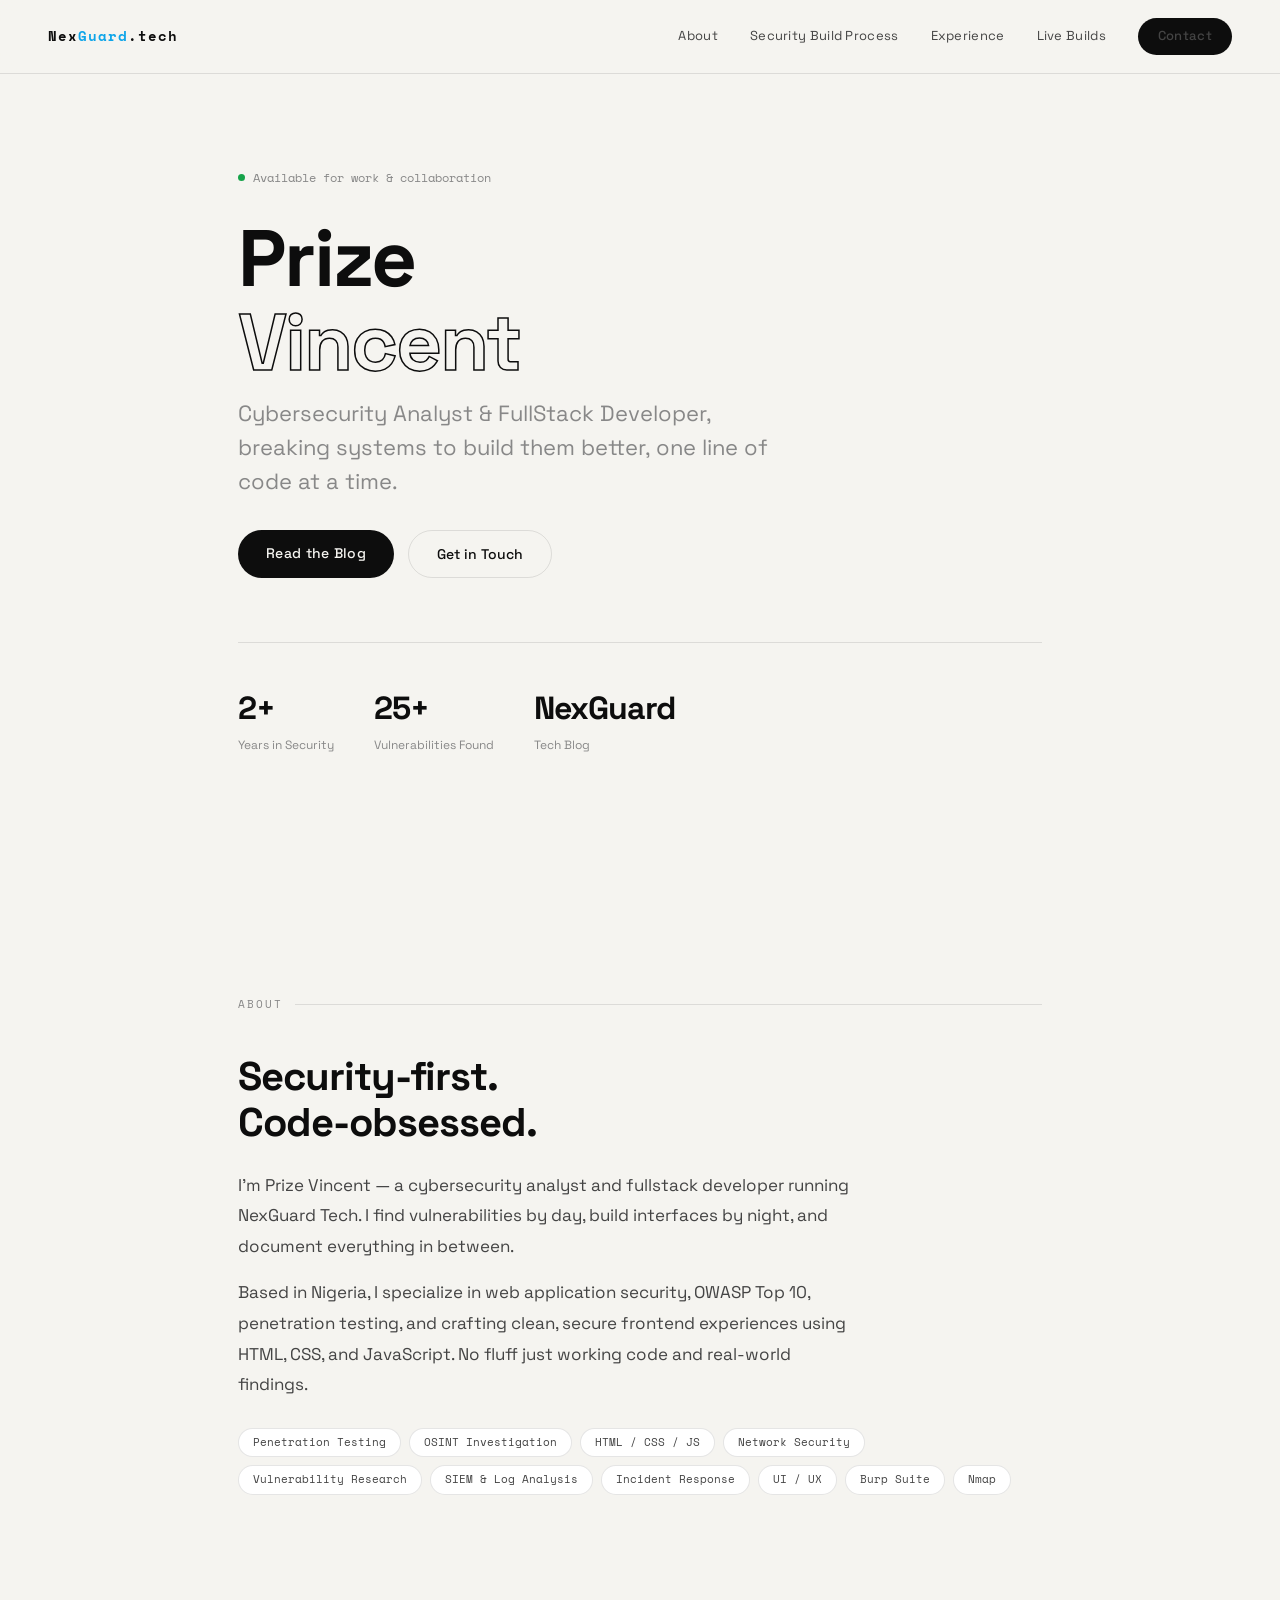
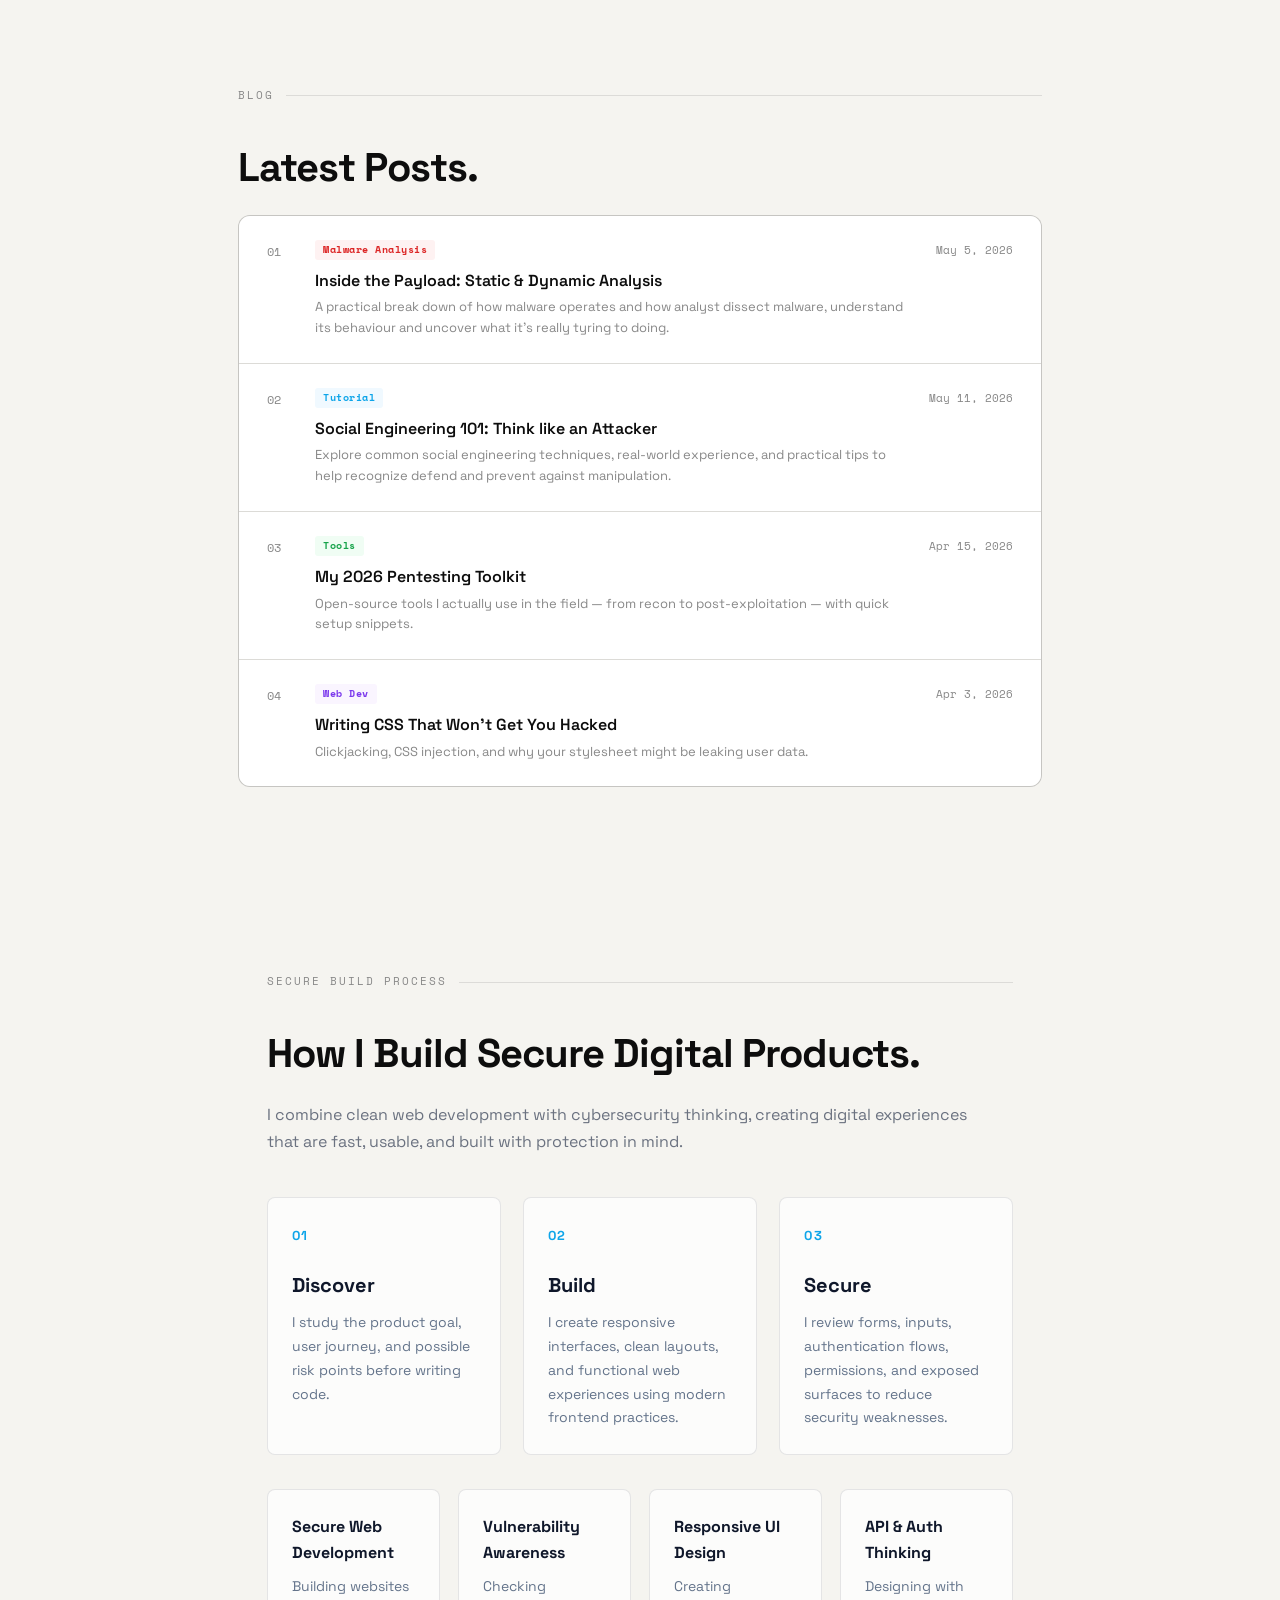
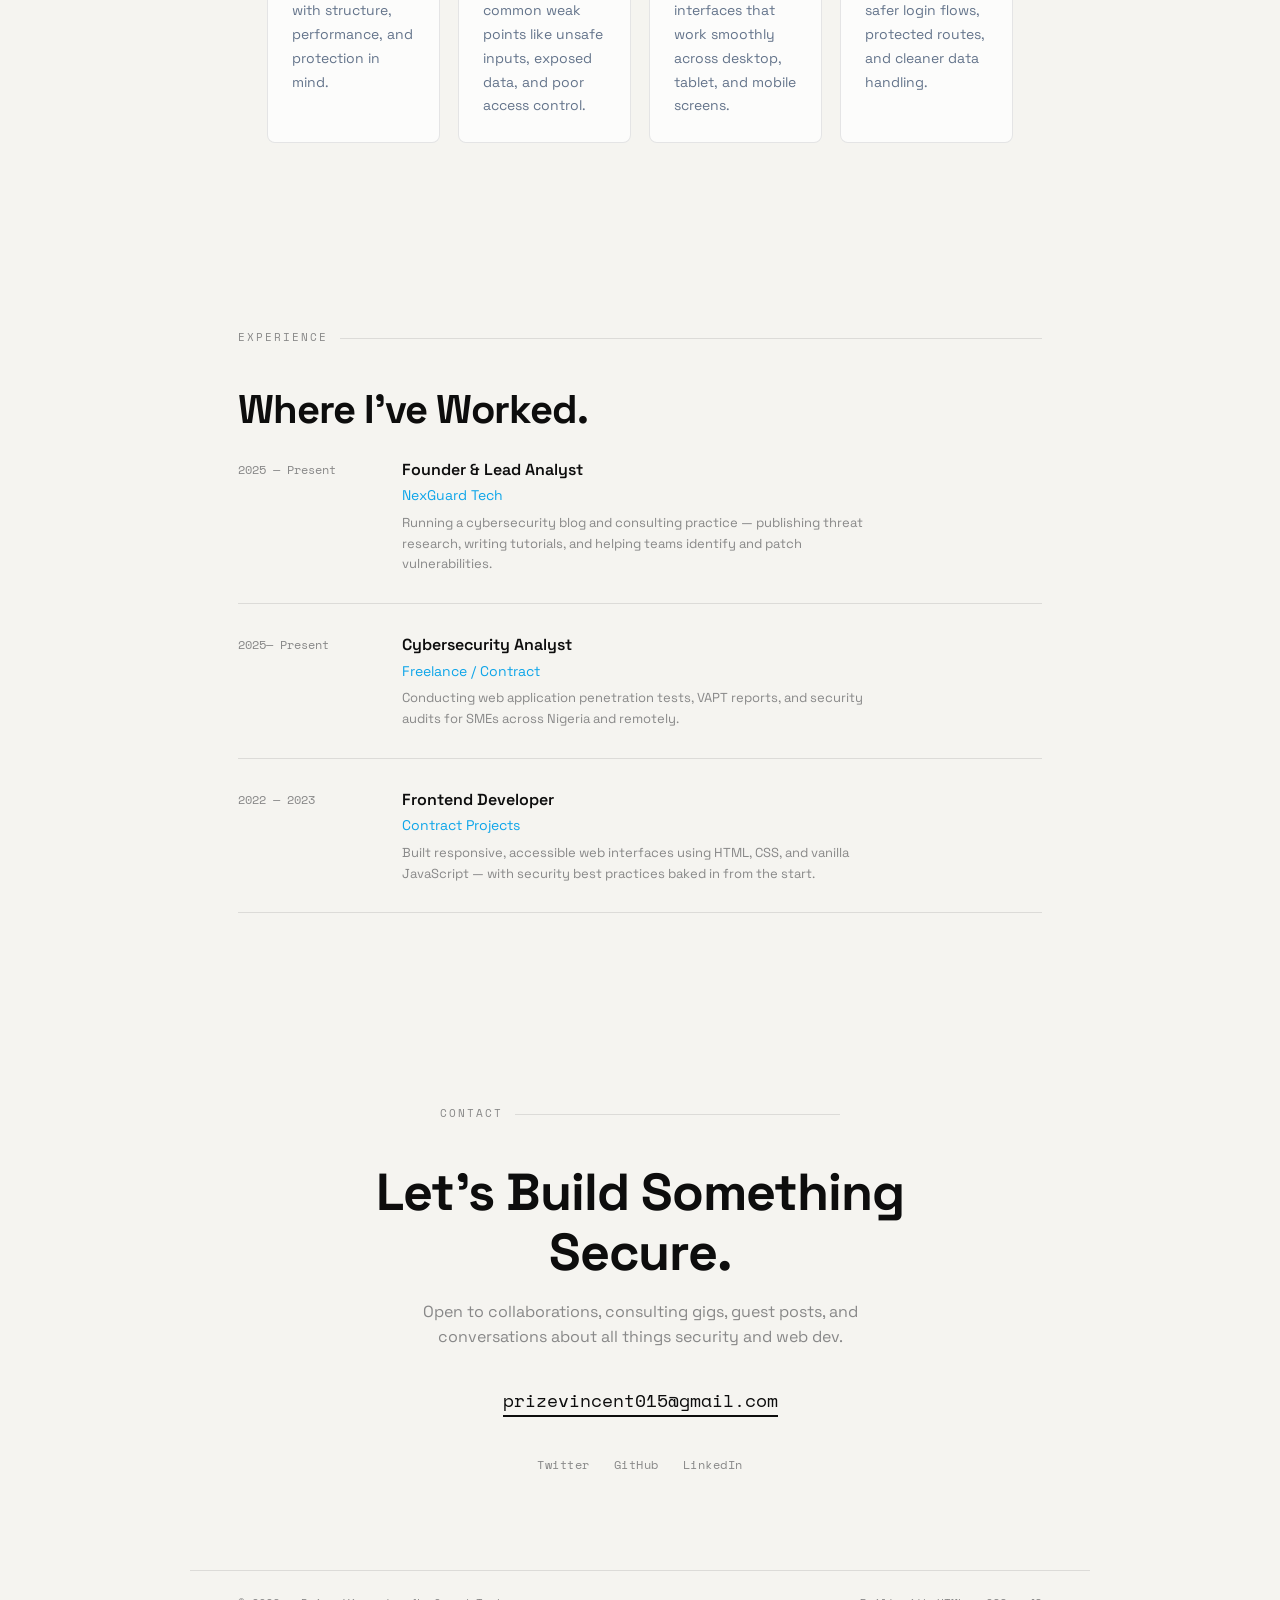
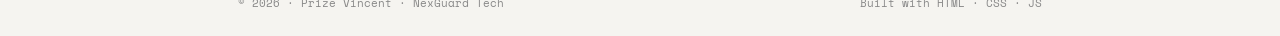
==== My Portfolio/index.html @ 9339d3cf "final website" ====
<!DOCTYPE html>
<html lang="en">
<head>
<meta charset="UTF-8"/>
<meta name="viewport" content="width=device-width, initial-scale=1.0"/>
<title>Prize Vincent — NexGuard Tech</title>
<link rel="preconnect" href="https://fonts.googleapis.com"/>
<link href="https://fonts.googleapis.com/css2?family=Space+Grotesk:wght@300;400;500;600;700&family=Space+Mono:wght@400;700&display=swap" rel="stylesheet"/>
<link rel="stylesheet" href="style.css"/>
</head>
<body>

<!-- NAV -->
<nav>
  <a class="nav-logo" href="#hero">Nex<span>Guard</span>.tech</a>
  <div class="nav-links">
    <a href="#about">About</a>
    <a href="#code">Security Build Process</a>
    <a href="#experience">Experience</a>
    <a href="live-builds.html">Live Builds</a>
    <a href="#contact" class="nav-cta">Contact</a>
  </div>
</nav>

<!-- HERO -->
<section id="hero">
  <div class="hero-tag">
    <span class="hero-dot"></span>
    Available for work &amp; collaboration
  </div>
  <h1 class="hero-name">Prize<br><em>Vincent</em></h1>
  <p class="hero-sub">Cybersecurity Analyst &amp; FullStack Developer, breaking systems to build them better, one line of code at a time.</p>
  <div class="hero-actions">
    <a href="#blog" class="btn-primary">Read the Blog</a>
    <a href="#contact" class="btn-ghost">Get in Touch</a>
  </div>
  <div class="hero-stats">
    <div>
      <div class="stat-num">2+</div>
      <div class="stat-label">Years in Security</div>
    </div>
    <div>
      <div class="stat-num">25+</div>
      <div class="stat-label">Vulnerabilities Found</div>
    </div>
    <div>
      <div class="stat-num">NexGuard</div>
      <div class="stat-label">Tech Blog</div>
    </div>
  </div>
</section>

<!-- ABOUT -->
<section id="about">
  <div class="section-label">About</div>
  <h2 class="section-title">Security-first.<br>Code-obsessed.</h2>
  <p>I'm Prize Vincent — a cybersecurity analyst and fullstack developer running NexGuard Tech. I find vulnerabilities by day, build interfaces by night, and document everything in between.</p>
  <p>Based in Nigeria, I specialize in web application security, OWASP Top 10, penetration testing, and crafting clean, secure frontend experiences using HTML, CSS, and JavaScript. No fluff just working code and real-world findings.</p>
  <div class="about-chips">
    <span class="chip">Penetration Testing</span>
    <span class="chip">OSINT Investigation</span>
    <span class="chip">HTML / CSS / JS</span>
    <span class="chip">Network Security</span>
    <span class="chip">Vulnerability Research</span>
    <span class="chip">SIEM & Log Analysis</span>
    <span class="chip">Incident Response</span>
    <span class="chip">UI / UX</span>
    <span class="chip">Burp Suite</span>
    <span class="chip">Nmap</span>
  </div>
</section>

<!-- BLOG -->
<section id="blog">
  <div class="section-label">Blog</div>
  <h2 class="section-title">Latest Posts.</h2>
  <div class="posts-grid">
    <div class="post-item">
      <span class="post-num">01</span>
      <div class="post-body">
        <div class="post-tags"><span class="tag threat">Malware Analysis</span></div>
        <div class="post-title">Inside the Payload: Static & Dynamic Analysis</div>
        <div class="post-excerpt">A practical break down of how malware operates and how analyst dissect malware, understand its behaviour and uncover what it's really tyring to doing.</div>
      </div>
      <span class="post-date">May 5, 2026</span>
    </div>
    <div class="post-item">
      <span class="post-num">02</span>
      <div class="post-body">
        <div class="post-tags"><span class="tag tutorial">Tutorial</span></div>
        <div class="post-title">Social Engineering 101: Think like an Attacker</div>
        <div class="post-excerpt">Explore common social engineering techniques, real-world experience, and practical tips to help recognize defend and prevent against manipulation.</div>
      </div>
      <span class="post-date">May 11, 2026</span>
    </div>
    <div class="post-item">
      <span class="post-num">03</span>
      <div class="post-body">
        <div class="post-tags"><span class="tag tools">Tools</span></div>
        <div class="post-title">My 2026 Pentesting Toolkit</div>
        <div class="post-excerpt">Open-source tools I actually use in the field — from recon to post-exploitation — with quick setup snippets.</div>
      </div>
      <span class="post-date">Apr 15, 2026</span>
    </div>
    <div class="post-item">
      <span class="post-num">04</span>
      <div class="post-body">
        <div class="post-tags"><span class="tag web">Web Dev</span></div>
        <div class="post-title">Writing CSS That Won't Get You Hacked</div>
        <div class="post-excerpt">Clickjacking, CSS injection, and why your stylesheet might be leaking user data.</div>
      </div>
      <span class="post-date">Apr 3, 2026</span>
    </div>
  </div>
</section>

<!-- SECURE BUILD PROCESS -->
<section id="code" class="secure-build">
  <div class="section-label">Secure Build Process</div>
  <h2 class="section-title">How I Build Secure Digital Products.</h2>
  <p class="code-intro">
    I combine clean web development with cybersecurity thinking, creating digital experiences that are fast, usable, and built with protection in mind.
  </p>

  <div class="build-flow">
    <div class="build-step">
      <span class="step-number">01</span>
      <h3>Discover</h3>
      <p>
        I study the product goal, user journey, and possible risk points before writing code.
      </p>
    </div>

    <div class="build-step">
      <span class="step-number">02</span>
      <h3>Build</h3>
      <p>
        I create responsive interfaces, clean layouts, and functional web experiences using modern frontend practices.
      </p>
    </div>

    <div class="build-step">
      <span class="step-number">03</span>
      <h3>Secure</h3>
      <p>
        I review forms, inputs, authentication flows, permissions, and exposed surfaces to reduce security weaknesses.
      </p>
    </div>
  </div>

  <div class="security-grid">
    <div class="security-card">
      <h4>Secure Web Development</h4>
      <p>Building websites with structure, performance, and protection in mind.</p>
    </div>

    <div class="security-card">
      <h4>Vulnerability Awareness</h4>
      <p>Checking common weak points like unsafe inputs, exposed data, and poor access control.</p>
    </div>

    <div class="security-card">
      <h4>Responsive UI Design</h4>
      <p>Creating interfaces that work smoothly across desktop, tablet, and mobile screens.</p>
    </div>

    <div class="security-card">
      <h4>API & Auth Thinking</h4>
      <p>Designing with safer login flows, protected routes, and cleaner data handling.</p>
    </div>
  </div>
</section>


<!-- EXPERIENCE -->
<section id="experience">
  <div class="section-label">Experience</div>
  <h2 class="section-title">Where I've Worked.</h2>
  <div class="exp-list">
    <div class="exp-item">
      <div class="exp-date">2025 — Present</div>
      <div>
        <div class="exp-role">Founder &amp; Lead Analyst</div>
        <div class="exp-company">NexGuard Tech</div>
        <div class="exp-desc">Running a cybersecurity blog and consulting practice — publishing threat research, writing tutorials, and helping teams identify and patch vulnerabilities.</div>
      </div>
    </div>
    <div class="exp-item">
      <div class="exp-date">2025— Present</div>
      <div>
        <div class="exp-role">Cybersecurity Analyst</div>
        <div class="exp-company">Freelance / Contract</div>
        <div class="exp-desc">Conducting web application penetration tests, VAPT reports, and security audits for SMEs across Nigeria and remotely.</div>
      </div>
    </div>
    <div class="exp-item">
      <div class="exp-date">2022 — 2023</div>
      <div>
        <div class="exp-role">Frontend Developer</div>
        <div class="exp-company">Contract Projects</div>
        <div class="exp-desc">Built responsive, accessible web interfaces using HTML, CSS, and vanilla JavaScript — with security best practices baked in from the start.</div>
      </div>
    </div>
  </div>
</section>

<!-- CONTACT -->
<section id="contact">
  <div class="section-label" style="justify-content:center; max-width:400px; margin:0 auto 40px;">Contact</div>
  <h2 class="section-title" style="max-width:560px; margin:0 auto 16px;">Let's Build Something Secure.</h2>
  <p>Open to collaborations, consulting gigs, guest posts, and conversations about all things security and web dev.</p>
  <a href="mailto:hello@nexguardtech.com" class="contact-email">prizevincent015@gmail.com</a>
  <div class="social-links">
    <a href="#">Twitter</a>
    <a href="#">GitHub</a>
    <a href="#">LinkedIn</a>
  </div>
</section>

<!-- FOOTER -->
<footer>
  <span>© 2026 · Prize Vincent · NexGuard Tech</span>
  <span>Built with HTML · CSS · JS</span>
</footer>

<script>
function cp(btn, id) {
  const el = document.getElementById(id);
  let text = el.value;
  text = text.replace(/&lt;/g,'<').replace(/&gt;/g,'>').replace(/&amp;/g,'&');
  if (navigator.clipboard) {
    navigator.clipboard.writeText(text).then(() => flash(btn));
  } else {
    el.select(); document.execCommand('copy'); flash(btn);
  }
}
function flash(btn) {
  btn.textContent = 'Copied!';
  btn.classList.add('ok');
  setTimeout(() => { btn.textContent = 'Copy'; btn.classList.remove('ok'); }, 2000);
}
</script>
</body>
</html>
---- My Portfolio/style.css ----
*,
*::before,
*::after {
  box-sizing: border-box;
  margin: 0;
  padding: 0;
}

:root {
  --bg: #f5f4f0;
  --bg2: #eceae3;
  --fg: #0d0d0d;
  --fg2: #444;
  --fg3: #888;
  --accent: #1a1a2e;
  --cyan: #0ea5e9;
  --green: #16a34a;
  --red: #dc2626;
  --border: rgba(0, 0, 0, 0.1);
  --card: #fff;
  --mono: "Space Mono", monospace;
  --sans: "Space Grotesk", sans-serif;
}

html {
  scroll-behavior: smooth;
}

body {
  font-family: var(--sans);
  background: var(--bg);
  color: var(--fg);
  line-height: 1.6;
  overflow-x: hidden;
}

/* ─── NAV ─── */
nav {
  position: fixed;
  top: 0;
  left: 0;
  right: 0;
  z-index: 100;
  display: flex;
  align-items: center;
  justify-content: space-between;
  padding: 18px 48px;
  background: rgba(245, 244, 240, 0.88);
  backdrop-filter: blur(12px);
  border-bottom: 1px solid var(--border);
}
.nav-logo {
  font-family: var(--mono);
  font-size: 14px;
  font-weight: 700;
  letter-spacing: 1px;
  color: var(--fg);
  text-decoration: none;
}
.nav-logo span {
  color: var(--cyan);
}
.nav-links {
  display: flex;
  gap: 32px;
  align-items: center;
}
.nav-links a {
  font-size: 13px;
  color: var(--fg2);
  text-decoration: none;
  letter-spacing: 0.3px;
  transition: color 0.2s;
}
.nav-links a:hover {
  color: var(--fg);
}
.nav-cta {
  font-size: 12px;
  padding: 8px 20px;
  background: var(--fg);
  color: var(--bg);
  border-radius: 100px;
  text-decoration: none;
  font-weight: 500;
  letter-spacing: 0.5px;
  transition: opacity 0.2s;
}
.nav-cta:hover {
  opacity: 0.8;
}

/* ─── SECTIONS ─── */
section {
  padding: 96px 48px;
  max-width: 900px;
  margin: 0 auto;
}

/* ─── HERO ─── */
#hero {
  min-height: 100vh;
  display: flex;
  flex-direction: column;
  justify-content: center;
  padding-top: 120px;
}
.hero-tag {
  display: inline-flex;
  align-items: center;
  gap: 8px;
  font-family: var(--mono);
  font-size: 12px;
  color: var(--fg3);
  margin-bottom: 28px;
}
.hero-dot {
  width: 7px;
  height: 7px;
  border-radius: 50%;
  background: var(--green);
  animation: blink 2s infinite;
}
@keyframes blink {
  0%,
  100% {
    opacity: 1;
  }
  50% {
    opacity: 0.2;
  }
}

h1.hero-name {
  font-size: clamp(48px, 8vw, 80px);
  font-weight: 700;
  line-height: 1.05;
  letter-spacing: -2px;
  color: var(--fg);
  margin-bottom: 12px;
}
h1.hero-name em {
  font-style: normal;
  color: transparent;
  -webkit-text-stroke: 1.5px var(--fg);
}
.hero-sub {
  font-size: clamp(16px, 2.5vw, 22px);
  color: var(--fg3);
  font-weight: 400;
  margin-bottom: 32px;
  max-width: 540px;
  line-height: 1.55;
}
.hero-actions {
  display: flex;
  gap: 14px;
  flex-wrap: wrap;
}
.btn-primary {
  padding: 12px 28px;
  background: var(--fg);
  color: var(--bg);
  border-radius: 100px;
  text-decoration: none;
  font-size: 14px;
  font-weight: 500;
  letter-spacing: 0.3px;
  transition: opacity 0.2s;
}
.btn-primary:hover {
  opacity: 0.75;
}
.btn-ghost {
  padding: 12px 28px;
  background: transparent;
  color: var(--fg);
  border-radius: 100px;
  text-decoration: none;
  font-size: 14px;
  font-weight: 500;
  border: 1px solid var(--border);
  transition: background 0.2s;
}
.btn-ghost:hover {
  background: var(--bg2);
}

.hero-stats {
  display: flex;
  gap: 40px;
  margin-top: 64px;
  padding-top: 40px;
  border-top: 1px solid var(--border);
}
.stat-num {
  font-size: 32px;
  font-weight: 700;
  color: var(--fg);
  letter-spacing: -1px;
}
.stat-label {
  font-size: 12px;
  color: var(--fg3);
  margin-top: 2px;
}

/* ─── SECTION HEADINGS ─── */
.section-label {
  font-family: var(--mono);
  font-size: 11px;
  letter-spacing: 2px;
  text-transform: uppercase;
  color: var(--fg3);
  margin-bottom: 40px;
  display: flex;
  align-items: center;
  gap: 12px;
}
.section-label::after {
  content: "";
  flex: 1;
  height: 1px;
  background: var(--border);
}

h2.section-title {
  font-size: clamp(28px, 4vw, 40px);
  font-weight: 700;
  letter-spacing: -1px;
  margin-bottom: 24px;
  line-height: 1.15;
}

/* ─── ABOUT ─── */
#about p {
  font-size: 17px;
  color: var(--fg2);
  max-width: 620px;
  line-height: 1.8;
  margin-bottom: 16px;
}
.about-chips {
  display: flex;
  flex-wrap: wrap;
  gap: 8px;
  margin-top: 28px;
}
.chip {
  font-family: var(--mono);
  font-size: 11px;
  padding: 5px 14px;
  border: 1px solid var(--border);
  border-radius: 100px;
  color: var(--fg2);
  background: var(--card);
}

/* ─── BLOG ─── */
.posts-grid {
  display: flex;
  flex-direction: column;
  gap: 1px;
  background: var(--border);
  border: 1px solid var(--border);
  border-radius: 12px;
  overflow: hidden;
}
.post-item {
  background: var(--card);
  padding: 24px 28px;
  display: flex;
  align-items: flex-start;
  gap: 20px;
  text-decoration: none;
  color: inherit;
  transition: background 0.15s;
  cursor: pointer;
}
.post-item:hover {
  background: var(--bg2);
}
.post-num {
  font-family: var(--mono);
  font-size: 12px;
  color: var(--fg3);
  min-width: 28px;
  padding-top: 2px;
}
.post-body {
  flex: 1;
}
.post-tags {
  display: flex;
  gap: 8px;
  margin-bottom: 8px;
}
.tag {
  font-family: var(--mono);
  font-size: 10px;
  letter-spacing: 0.5px;
  padding: 2px 8px;
  border-radius: 3px;
  font-weight: 700;
}
.tag.threat {
  background: #fef2f2;
  color: var(--red);
}
.tag.tutorial {
  background: #f0f9ff;
  color: var(--cyan);
}
.tag.tools {
  background: #f0fdf4;
  color: var(--green);
}
.tag.web {
  background: #faf5ff;
  color: #7c3aed;
}
.post-title {
  font-size: 16px;
  font-weight: 600;
  margin-bottom: 4px;
}
.post-excerpt {
  font-size: 13px;
  color: var(--fg3);
  line-height: 1.6;
}
.post-date {
  font-family: var(--mono);
  font-size: 11px;
  color: var(--fg3);
  min-width: 90px;
  text-align: right;
  padding-top: 2px;
}

.secure-build {
  padding: 90px 6%;
}

.secure-build .code-intro {
  max-width: 720px;
  margin-bottom: 42px;
  color: #6b7280;
  font-size: 16px;
  line-height: 1.7;
}

.build-flow {
  display: grid;
  grid-template-columns: repeat(3, 1fr);
  gap: 22px;
  margin-bottom: 34px;
}

.build-step,
.security-card {
  border: 1px solid rgba(15, 23, 42, 0.1);
  background: rgba(255, 255, 255, 0.72);
  border-radius: 8px;
  padding: 24px;
  transition: transform 0.25s ease, border-color 0.25s ease, box-shadow 0.25s ease;
}

.build-step:hover,
.security-card:hover {
  transform: translateY(-4px);
  border-color: rgba(14, 165, 233, 0.45);
  box-shadow: 0 18px 45px rgba(15, 23, 42, 0.08);
}

.step-number {
  display: inline-block;
  margin-bottom: 22px;
  color: #0ea5e9;
  font-size: 13px;
  font-weight: 700;
  letter-spacing: 1.5px;
}

.build-step h3,
.security-card h4 {
  margin-bottom: 10px;
  color: #0f172a;
  font-size: 20px;
}

.build-step p,
.security-card p {
  color: #64748b;
  font-size: 14px;
  line-height: 1.7;
}

.security-grid {
  display: grid;
  grid-template-columns: repeat(4, 1fr);
  gap: 18px;
}

.security-card h4 {
  font-size: 16px;
}

@media (max-width: 900px) {
  .build-flow,
  .security-grid {
    grid-template-columns: repeat(2, 1fr);
  }
}

@media (max-width: 620px) {
  .secure-build {
    padding: 70px 5%;
  }

  .build-flow,
  .security-grid {
    grid-template-columns: 1fr;
  }
}

/* ─── EXPERIENCE ─── */
.exp-list {
  display: flex;
  flex-direction: column;
}
.exp-item {
  display: grid;
  grid-template-columns: 140px 1fr;
  gap: 24px;
  padding: 28px 0;
  border-bottom: 1px solid var(--border);
  align-items: start;
}
.exp-item:first-child {
  padding-top: 0;
}
.exp-date {
  font-family: var(--mono);
  font-size: 12px;
  color: var(--fg3);
  padding-top: 3px;
}
.exp-role {
  font-size: 16px;
  font-weight: 600;
  color: var(--fg);
}
.exp-company {
  font-size: 14px;
  color: var(--cyan);
  margin-top: 2px;
}
.exp-desc {
  font-size: 13px;
  color: var(--fg3);
  margin-top: 6px;
  line-height: 1.6;
  max-width: 480px;
}

/* ─── CONTACT ─── */
#contact {
  text-align: center;
}
#contact h2 {
  font-size: clamp(32px, 5vw, 52px);
  max-width: 600px;
  margin: 0 auto 20px;
}
#contact p {
  color: var(--fg3);
  font-size: 16px;
  margin-bottom: 36px;
  max-width: 440px;
  margin-left: auto;
  margin-right: auto;
}
.contact-email {
  font-family: var(--mono);
  font-size: 18px;
  color: var(--fg);
  text-decoration: none;
  border-bottom: 2px solid var(--fg);
  padding-bottom: 2px;
  transition: opacity 0.2s;
}
.contact-email:hover {
  opacity: 0.5;
}
.social-links {
  display: flex;
  justify-content: center;
  gap: 24px;
  margin-top: 40px;
}
.social-links a {
  font-family: var(--mono);
  font-size: 12px;
  color: var(--fg3);
  text-decoration: none;
  letter-spacing: 0.5px;
  transition: color 0.2s;
}
.social-links a:hover {
  color: var(--fg);
}

/* ─── FOOTER ─── */
footer {
  max-width: 900px;
  margin: 0 auto;
  padding: 24px 48px;
  border-top: 1px solid var(--border);
  display: flex;
  justify-content: space-between;
  align-items: center;
  font-family: var(--mono);
  font-size: 11px;
  color: var(--fg3);
}


/* LIVE BUILDS PAGE */
.live-builds-hero {
  min-height: 62vh;
  max-width: 1100px;
  padding-top: 150px;
  display: flex;
  flex-direction: column;
  justify-content: center;
}

.live-builds-hero h1 {
  font-size: clamp(52px, 9vw, 110px);
  line-height: 0.95;
  letter-spacing: -3px;
  margin-bottom: 24px;
  color: var(--fg);
}

.live-builds-hero p {
  max-width: 620px;
  color: var(--fg3);
  font-size: clamp(16px, 2vw, 20px);
  line-height: 1.7;
}

.live-builds-section {
  max-width: 1100px;
  padding-top: 40px;
}

.live-builds-grid {
  display: grid;
  grid-template-columns: repeat(2, 1fr);
  gap: 24px;
}

.live-build-card {
  background: var(--card);
  border: 1px solid var(--border);
  border-radius: 8px;
  overflow: hidden;
  transition: transform 0.25s ease, box-shadow 0.25s ease, border-color 0.25s ease;
}

.live-build-card:hover {
  transform: translateY(-5px);
  border-color: rgba(14, 165, 233, 0.45);
  box-shadow: 0 20px 50px rgba(0, 0, 0, 0.08);
}

.live-build-preview {
  width: 100%;
  aspect-ratio: 16 / 10;
  background: var(--bg2);
  border-bottom: 1px solid var(--border);
  overflow: hidden;
}

.live-build-preview img {
  width: 100%;
  height: 100%;
  object-fit: cover;
  display: block;
}

.live-build-content {
  padding: 24px;
}

.live-build-category {
  display: inline-block;
  font-family: var(--mono);
  font-size: 10px;
  letter-spacing: 1px;
  text-transform: uppercase;
  color: var(--cyan);
  margin-bottom: 12px;
}

.live-build-content h2 {
  font-size: 22px;
  line-height: 1.2;
  letter-spacing: -0.5px;
  margin-bottom: 10px;
  color: var(--fg);
}

.live-build-content p {
  font-size: 14px;
  color: var(--fg3);
  line-height: 1.7;
  margin-bottom: 18px;
}

.live-build-stack {
  display: flex;
  flex-wrap: wrap;
  gap: 8px;
  margin-bottom: 22px;
}

.live-build-stack span {
  font-family: var(--mono);
  font-size: 10px;
  padding: 5px 10px;
  border: 1px solid var(--border);
  border-radius: 100px;
  color: var(--fg2);
  background: var(--bg);
}

.live-build-link {
  display: inline-flex;
  align-items: center;
  justify-content: center;
  padding: 10px 18px;
  background: var(--fg);
  color: var(--bg);
  border-radius: 100px;
  text-decoration: none;
  font-size: 13px;
  font-weight: 500;
  transition: opacity 0.2s ease;
}

.live-build-link:hover {
  opacity: 0.75;
}

/* ─── RESPONSIVE ─── */
@media (max-width: 900px) {
  section,
  footer,
  .live-builds-hero,
  .live-builds-section {
    max-width: 100%;
    padding-left: 28px;
    padding-right: 28px;
  }

  .build-flow,
  .security-grid,
  .live-builds-grid {
    grid-template-columns: repeat(2, 1fr);
  }

  .post-item {
    align-items: flex-start;
  }
}

@media (max-width: 760px) {
  nav {
    padding: 14px 20px;
    gap: 16px;
  }

  .nav-logo {
    font-size: 12px;
    flex: 0 0 auto;
  }

  .nav-links {
    gap: 14px;
    overflow-x: auto;
    scrollbar-width: none;
    max-width: 100%;
  }

  .nav-links::-webkit-scrollbar {
    display: none;
  }

  .nav-links a {
    display: inline-block;
    white-space: nowrap;
    font-size: 12px;
  }

  .nav-cta {
    padding: 7px 14px;
  }

  section {
    padding: 76px 22px;
  }

  #hero {
    min-height: auto;
    padding-top: 130px;
  }

  h1.hero-name {
    font-size: clamp(44px, 15vw, 68px);
    letter-spacing: 0;
  }

  .hero-sub {
    font-size: 16px;
  }

  .hero-actions {
    flex-direction: column;
    align-items: flex-start;
  }

  .btn-primary,
  .btn-ghost {
    width: 100%;
    text-align: center;
  }

  .hero-stats {
    gap: 22px;
    flex-wrap: wrap;
    margin-top: 44px;
  }

  .stat-num {
    font-size: 26px;
  }

  .post-item {
    flex-direction: column;
    gap: 10px;
    padding: 22px;
  }

  .post-date {
    text-align: left;
  }

  .build-flow,
  .security-grid,
  .live-builds-grid {
    grid-template-columns: 1fr;
  }

  .secure-build {
    padding: 76px 22px;
  }

  .build-step,
  .security-card,
  .live-build-card {
    padding: 22px;
  }

  .exp-item {
    grid-template-columns: 1fr;
    gap: 6px;
  }

  .live-builds-hero {
    min-height: auto;
    padding-top: 135px;
    padding-bottom: 56px;
  }

  .live-builds-hero h1 {
    font-size: clamp(46px, 16vw, 76px);
    letter-spacing: 0;
  }

  .live-builds-section {
    padding-top: 20px;
  }

  .live-build-content {
    padding: 22px;
  }

  footer {
    flex-direction: column;
    gap: 8px;
    text-align: center;
    padding: 24px 22px;
  }
}

@media (max-width: 420px) {
  nav {
    padding: 12px 16px;
  }

  .nav-links {
    gap: 12px;
  }

  section {
    padding-left: 18px;
    padding-right: 18px;
  }

  .hero-stats {
    flex-direction: column;
    gap: 18px;
  }

  .section-label {
    font-size: 10px;
    letter-spacing: 1.4px;
  }

  .live-build-preview {
    aspect-ratio: 4 / 3;
  }
}

..live-build-preview.slider {
  position: relative;
  overflow: hidden;
}

.slide-track {
  display: flex;
  width: 200%;
  height: 100%;
  animation: buildSlider 8s infinite ease-in-out;
}

.slide-track img {
  width: 50%;
  height: 100%;
  object-fit: cover;
  flex-shrink: 0;
}

@keyframes buildSlider {
  0%,
  42% {
    transform: translateX(0);
  }

  50%,
  92% {
    transform: translateX(-50%);
  }

  100% {
    transform: translateX(0);
  }
}
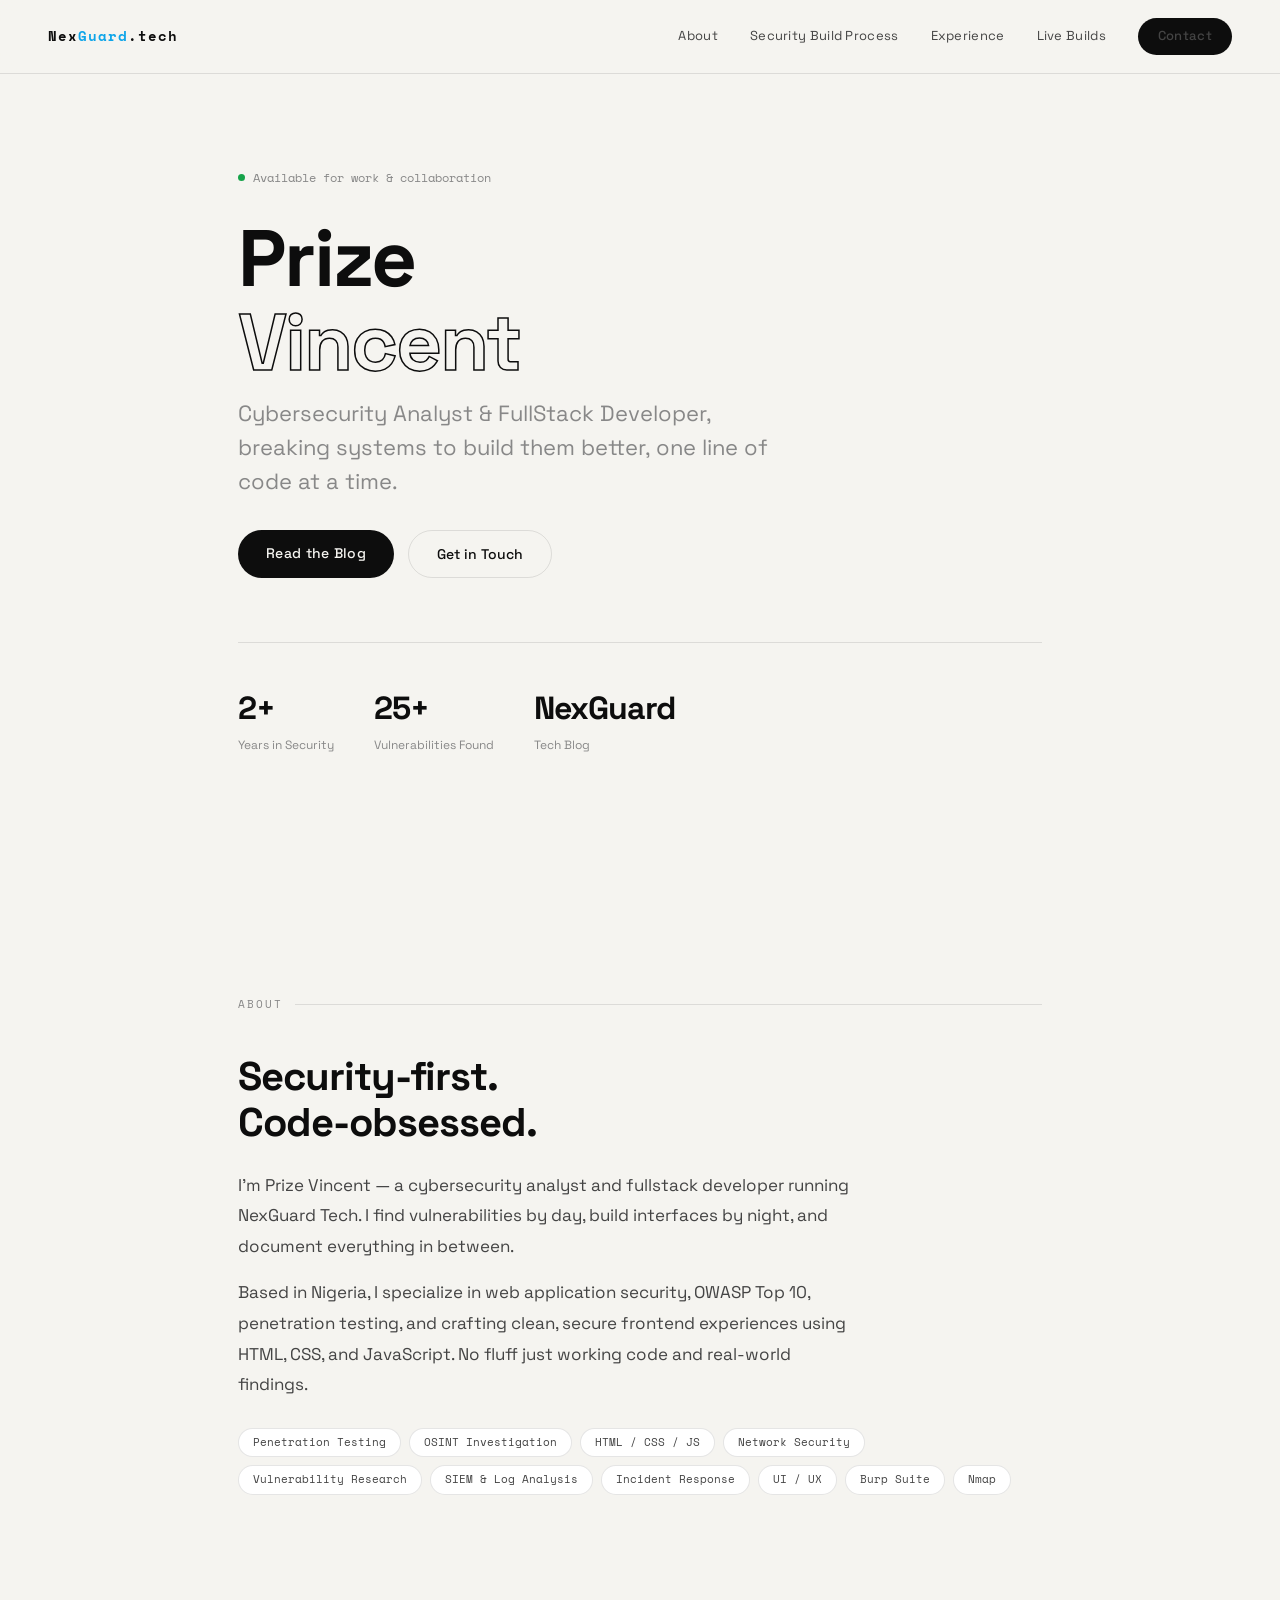
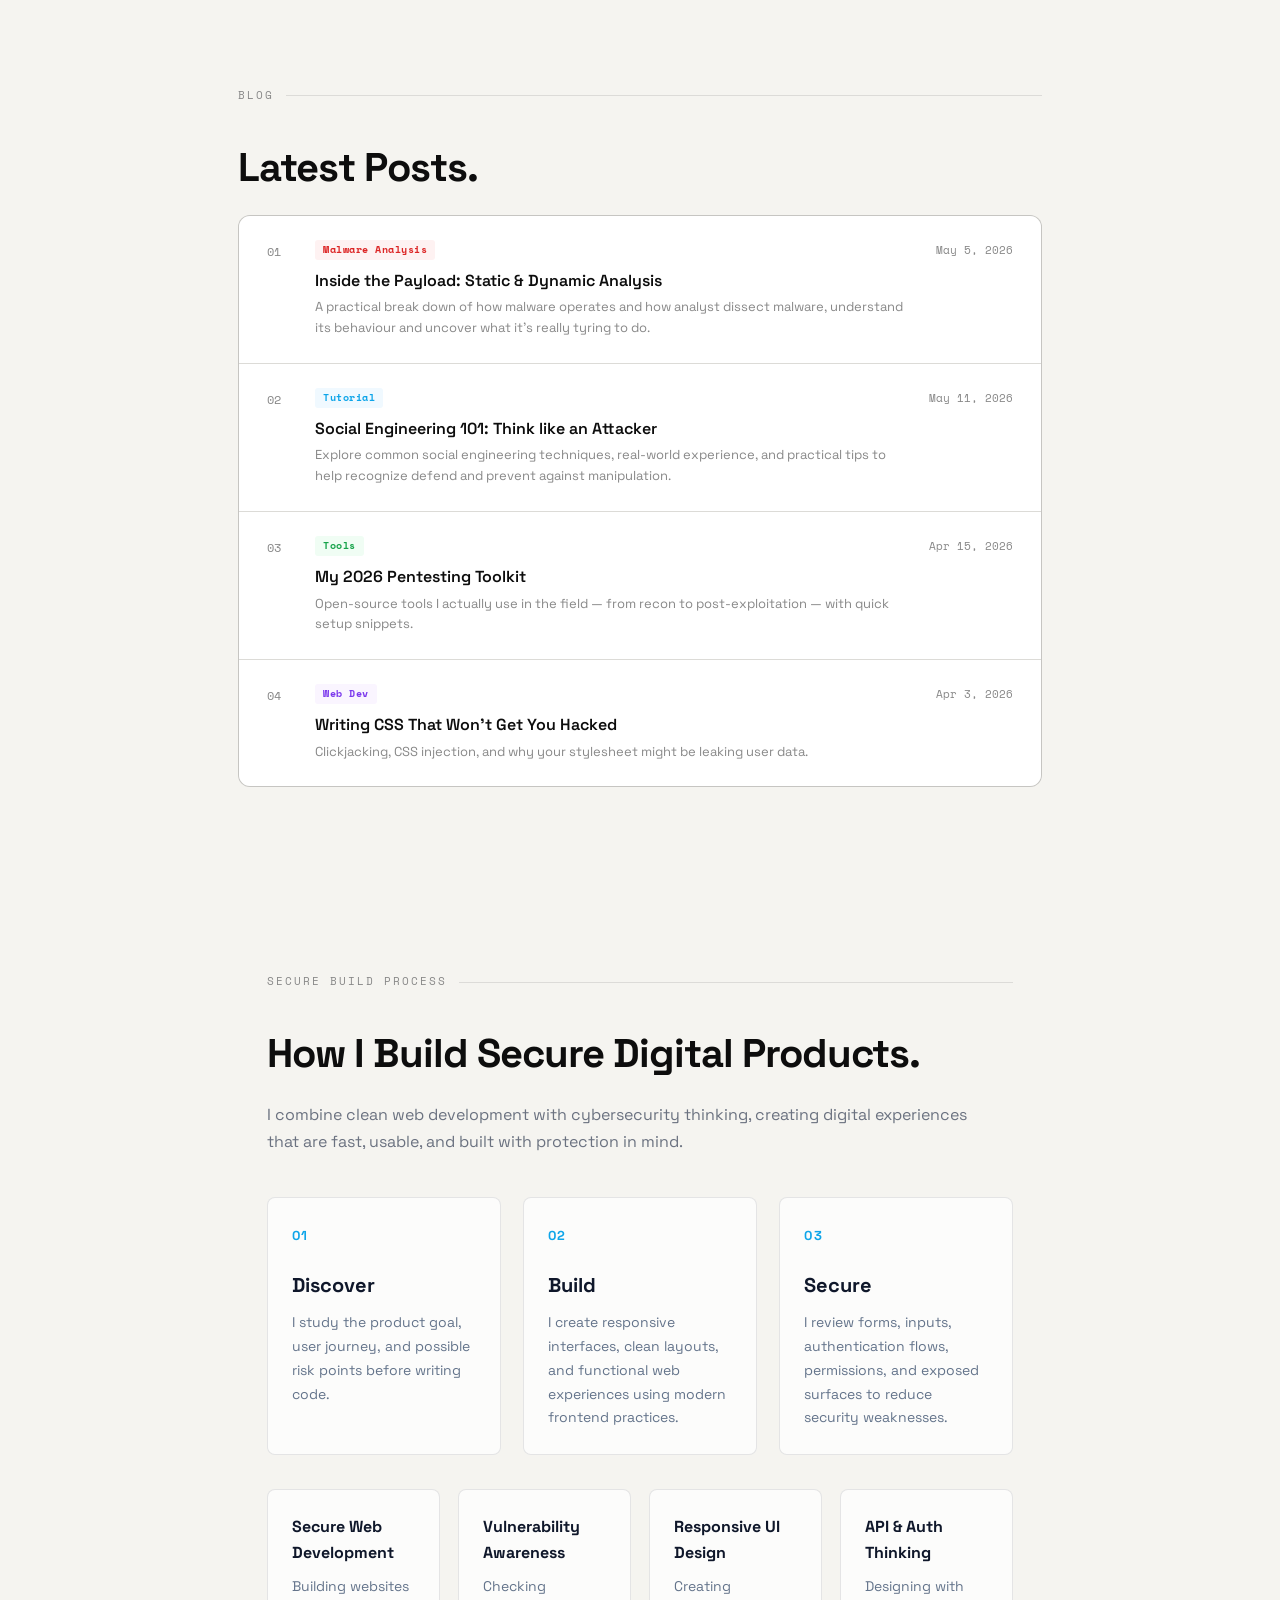
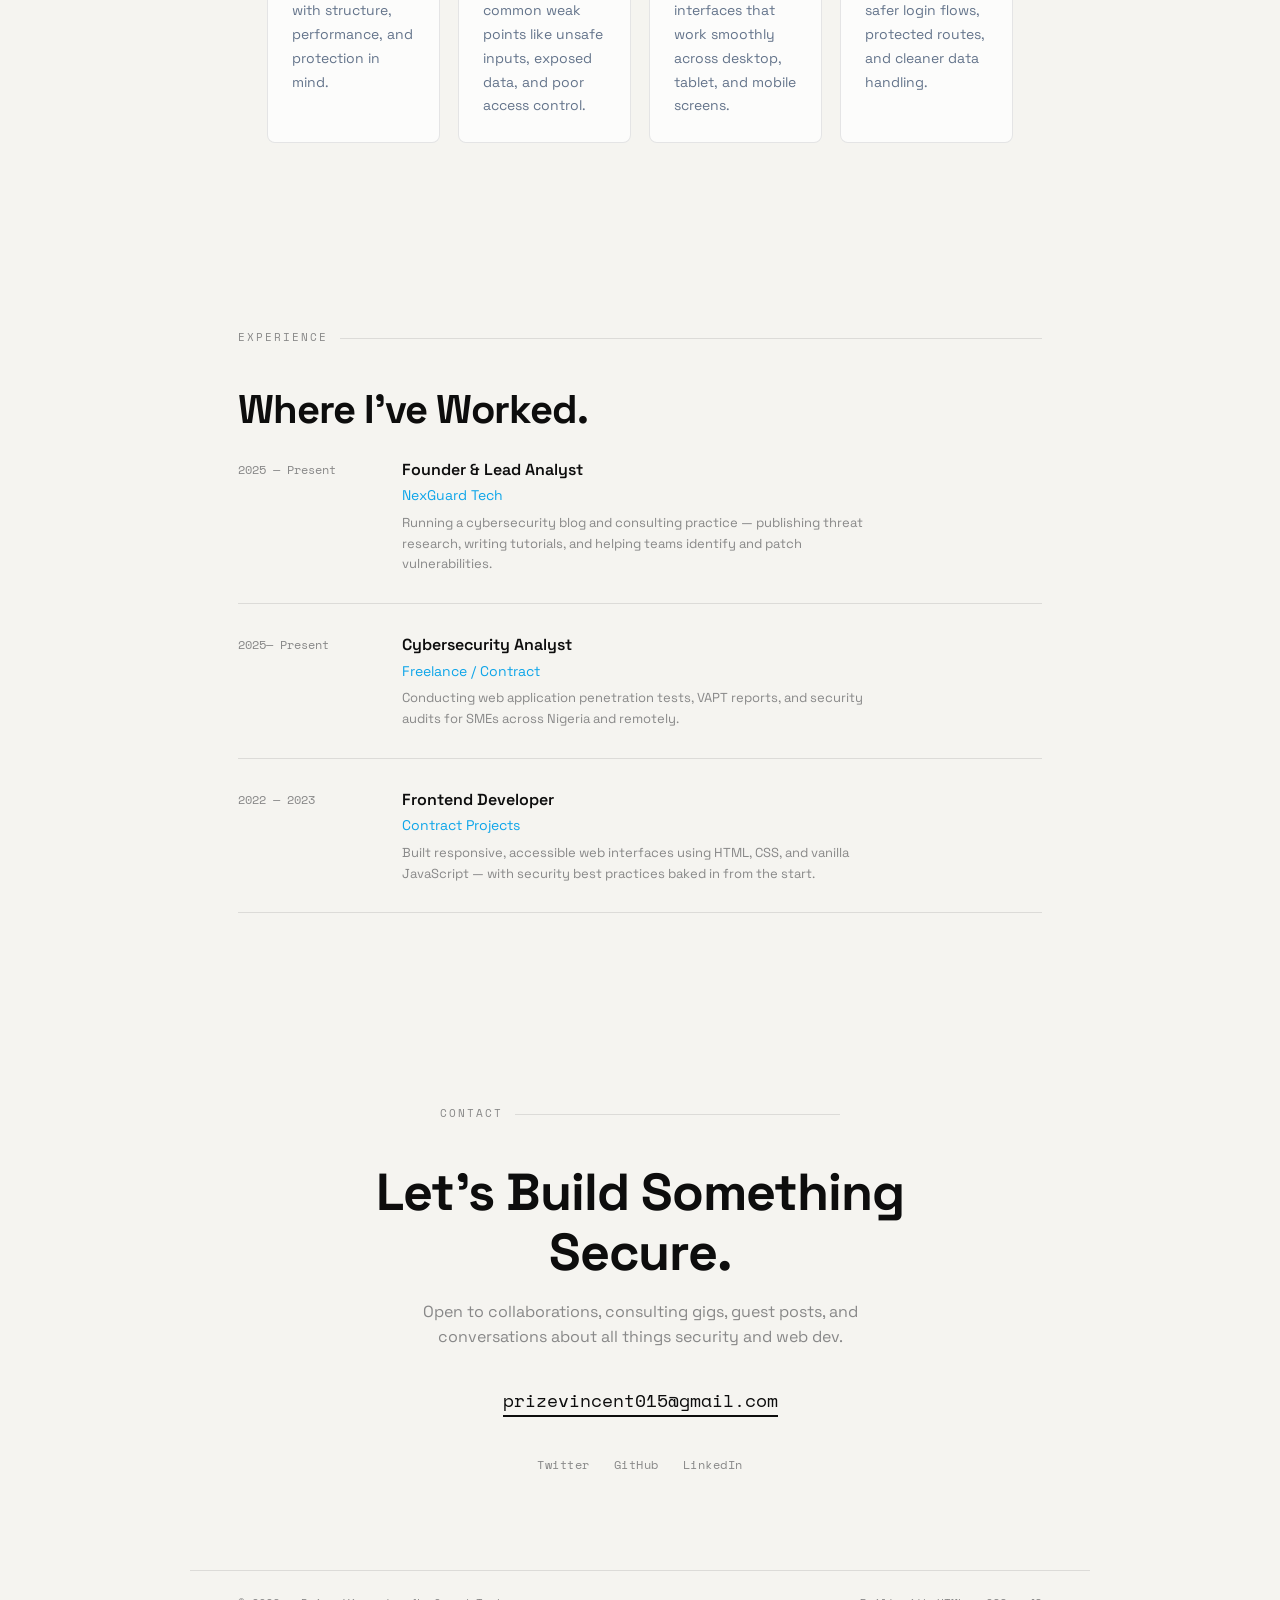
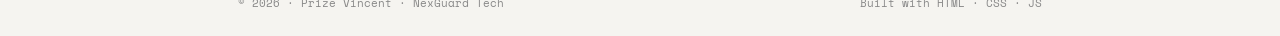
==== commit aa015c8e: "fix spelling" ====
--- a/My Portfolio/index.html
+++ b/My Portfolio/index.html
@@ -80,7 +80,7 @@
       <div class="post-body">
         <div class="post-tags"><span class="tag threat">Malware Analysis</span></div>
         <div class="post-title">Inside the Payload: Static & Dynamic Analysis</div>
-        <div class="post-excerpt">A practical break down of how malware operates and how analyst dissect malware, understand its behaviour and uncover what it's really tyring to doing.</div>
+        <div class="post-excerpt">A practical break down of how malware operates and how analyst dissect malware, understand its behaviour and uncover what it's really tyring to do.</div>
       </div>
       <span class="post-date">May 5, 2026</span>
     </div>
